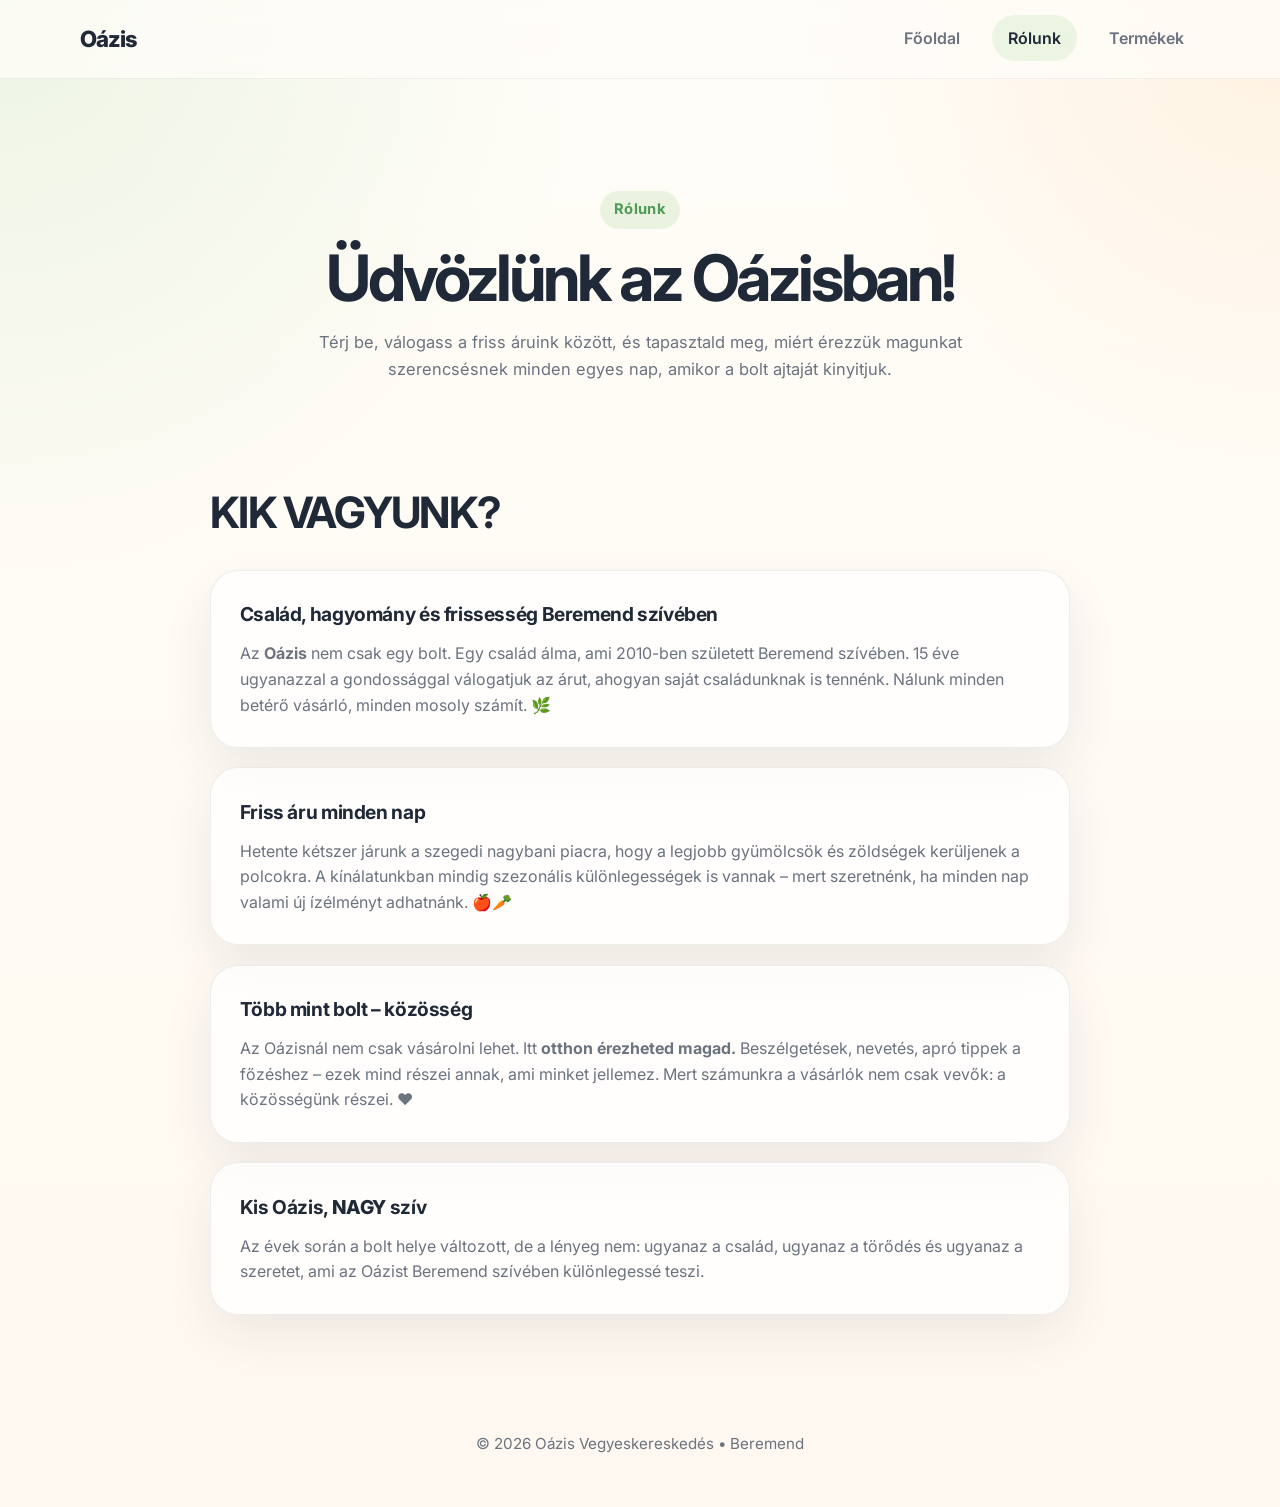
==== rolunk.html @ 43192bbb "Add files via upload" ====
<!DOCTYPE html>
<html lang="hu">
<head>
  <meta charset="UTF-8" />
  <meta name="viewport" content="width=device-width, initial-scale=1.0" />
  <title>Rólunk – Oázis Vegyeskereskedés</title>
  <link rel="preconnect" href="https://fonts.googleapis.com">
  <link rel="preconnect" href="https://fonts.gstatic.com" crossorigin>
  <link
    href="https://fonts.googleapis.com/css2?family=Inter:wght@400;500;600;700;800&display=swap"
    rel="stylesheet"
  >
  <link
    rel="stylesheet"
    href="https://cdnjs.cloudflare.com/ajax/libs/font-awesome/6.5.2/css/all.min.css"
  />
  <link rel="stylesheet" href="style.css" />
</head>
<body>
  <header class="site-header">
    <div class="container nav">
      <a href="index.html" class="logo">Oázis</a>
      <nav>
        <ul class="nav-links">
          <li><a href="index.html">Főoldal</a></li>
          <li><a href="rolunk.html" class="active">Rólunk</a></li>
          <li><a href="termekek.html">Termékek</a></li>
        </ul>
      </nav>
    </div>
  </header>

  <main>
    <section class="page-hero reveal">
      <div class="container page-hero-content">
        <p class="eyebrow">Rólunk</p>
        <h1>Üdvözlünk az Oázisban!</h1>
        <p class="page-subtitle">
          Térj be, válogass a friss áruink között, és tapasztald meg, miért érezzük
          magunkat szerencsésnek minden egyes nap, amikor a bolt ajtaját kinyitjuk.
        </p>
      </div>
    </section>

    <section class="about-section reveal">
      <div class="container about-content">
        <h2 class="section-title-left">KIK VAGYUNK?</h2>

        <div class="about-block">
          <h3>Család, hagyomány és frissesség Beremend szívében</h3>
          <p>
            Az <strong>Oázis</strong> nem csak egy bolt. Egy család álma, ami 2010-ben
            született Beremend szívében. 15 éve ugyanazzal a gondossággal válogatjuk
            az árut, ahogyan saját családunknak is tennénk. Nálunk minden betérő vásárló,
            minden mosoly számít. 🌿
          </p>
        </div>

        <div class="about-block">
          <h3>Friss áru minden nap</h3>
          <p>
            Hetente kétszer járunk a szegedi nagybani piacra, hogy a legjobb gyümölcsök
            és zöldségek kerüljenek a polcokra. A kínálatunkban mindig szezonális
            különlegességek is vannak – mert szeretnénk, ha minden nap valami új
            ízélményt adhatnánk. 🍎🥕
          </p>
        </div>

        <div class="about-block">
          <h3>Több mint bolt – közösség</h3>
          <p>
            Az Oázisnál nem csak vásárolni lehet. Itt <strong>otthon érezheted magad.</strong>
            Beszélgetések, nevetés, apró tippek a főzéshez – ezek mind részei annak, ami
            minket jellemez. Mert számunkra a vásárlók nem csak vevők: a közösségünk részei. ❤️
          </p>
        </div>

        <div class="about-block">
          <h3>
            Kis Oázis, <span class="hover-highlight">NAGY</span> szív
          </h3>
          <p>
            Az évek során a bolt helye változott, de a lényeg nem: ugyanaz a család,
            ugyanaz a törődés és ugyanaz a szeretet, ami az Oázist Beremend szívében
            különlegessé teszi.
          </p>
        </div>
      </div>
    </section>
  </main>

  <footer class="site-footer">
    <div class="container footer-content">
      <p>© 2026 Oázis Vegyeskereskedés • Beremend</p>
    </div>
  </footer>

  <script src="script.js"></script>
</body>
</html>
---- style.css ----
:root {
  --bg: #fffdf8;
  --bg-soft: #fff7ed;
  --card: rgba(255, 255, 255, 0.72);
  --text: #1f2937;
  --muted: #6b7280;
  --line: rgba(31, 41, 55, 0.08);
  --primary: #78c26d;
  --primary-strong: #4f9b55;
  --accent: #ffb86b;
  --shadow: 0 20px 50px rgba(31, 41, 55, 0.08);
  --radius-xl: 28px;
  --radius-lg: 20px;
  --radius-md: 16px;
  --container: 1120px;
}

* {
  box-sizing: border-box;
}

html {
  scroll-behavior: smooth;
}

body {
  margin: 0;
  font-family: "Inter", sans-serif;
  color: var(--text);
  background:
    radial-gradient(circle at top left, rgba(120, 194, 109, 0.14), transparent 30%),
    radial-gradient(circle at top right, rgba(255, 184, 107, 0.16), transparent 25%),
    linear-gradient(180deg, #fffdf8 0%, #fff8f0 100%);
  line-height: 1.6;
}

img {
  max-width: 100%;
  display: block;
}

a {
  color: inherit;
  text-decoration: none;
}

.container {
  width: min(100% - 2rem, var(--container));
  margin: 0 auto;
}

.site-header {
  position: sticky;
  top: 0;
  z-index: 50;
  backdrop-filter: blur(14px);
  background: rgba(255, 253, 248, 0.75);
  border-bottom: 1px solid rgba(31, 41, 55, 0.06);
}

.nav {
  display: flex;
  align-items: center;
  justify-content: space-between;
  min-height: 78px;
}

.logo {
  font-size: 1.4rem;
  font-weight: 800;
  letter-spacing: -0.04em;
}

.nav-links {
  display: flex;
  align-items: center;
  gap: 1rem;
  list-style: none;
  margin: 0;
  padding: 0;
}

.nav-links a {
  padding: 0.8rem 1rem;
  border-radius: 999px;
  color: var(--muted);
  font-weight: 600;
  transition: 0.25s ease;
}

.nav-links a:hover,
.nav-links a.active {
  background: rgba(120, 194, 109, 0.14);
  color: var(--text);
}

.hero,
.page-hero {
  padding: 7rem 0 4rem;
}

.hero-content,
.page-hero-content {
  max-width: 820px;
  margin: 0 auto;
  text-align: center;
}

.eyebrow {
  display: inline-block;
  margin: 0 0 1rem;
  padding: 0.45rem 0.9rem;
  border-radius: 999px;
  background: rgba(120, 194, 109, 0.16);
  color: var(--primary-strong);
  font-size: 0.92rem;
  font-weight: 700;
  letter-spacing: 0.02em;
}

.hero h1,
.page-hero h1 {
  margin: 0;
  font-size: clamp(2.4rem, 5vw, 4.7rem);
  line-height: 1.02;
  letter-spacing: -0.05em;
}

.hero h2 {
  margin: 1.1rem auto 0;
  font-size: clamp(1.15rem, 2.2vw, 1.55rem);
  font-weight: 600;
  color: var(--primary-strong);
}

.hero-text,
.page-subtitle {
  max-width: 760px;
  margin: 1.2rem auto 0;
  font-size: 1.03rem;
  color: var(--muted);
}

.info-section,
.about-section,
.products-section,
.gallery-section {
  padding: 2rem 0 5rem;
}

.info-grid {
  display: grid;
  grid-template-columns: repeat(2, minmax(0, 1fr));
  gap: 1.5rem;
}

.info-card,
.map-card,
.about-block,
.product-card {
  background: var(--card);
  border: 1px solid var(--line);
  border-radius: var(--radius-xl);
  box-shadow: var(--shadow);
}

.info-card,
.map-card {
  padding: 1.7rem;
}

.info-card h3,
.map-card h3 {
  display: flex;
  align-items: center;
  gap: 0.7rem;
  margin: 0 0 1rem;
  font-size: 1.15rem;
}

.info-card i,
.map-card i {
  color: var(--primary-strong);
}

.info-list {
  list-style: none;
  padding: 0;
  margin: 0;
  color: var(--muted);
}

.info-list li + li {
  margin-top: 0.7rem;
}

.map-wrapper {
  margin-top: 1.5rem;
}

.map-embed {
  overflow: hidden;
  border-radius: 20px;
  height: 340px;
  margin-top: 1rem;
}

.section-heading {
  text-align: center;
  margin-bottom: 2rem;
}

.section-heading h2,
.section-title-left {
  margin: 0;
  font-size: clamp(1.8rem, 3.4vw, 2.7rem);
  letter-spacing: -0.04em;
}

.gallery-grid {
  display: grid;
  grid-template-columns: repeat(3, minmax(0, 1fr));
  gap: 1.2rem;
}

.gallery-item {
  overflow: hidden;
  border-radius: var(--radius-lg);
  box-shadow: var(--shadow);
  min-height: 260px;
}

.gallery-item img {
  width: 100%;
  height: 100%;
  object-fit: cover;
  transition: transform 0.45s ease;
}

.gallery-item:hover img {
  transform: scale(1.05);
}

.about-content {
  max-width: 860px;
  margin: 0 auto;
}

.section-title-left {
  margin-bottom: 1.4rem;
}

.about-block {
  padding: 1.8rem;
}

.about-block + .about-block {
  margin-top: 1.2rem;
}

.about-block h3 {
  margin: 0 0 0.7rem;
  font-size: 1.2rem;
  letter-spacing: -0.02em;
}

.about-block p {
  margin: 0;
  color: var(--muted);
}

.hover-highlight {
  display: inline-block;
  font-weight: 800;
  transition: 0.25s ease;
}

.hover-highlight:hover {
  color: var(--primary-strong);
  transform: scale(1.08);
}

.products-grid {
  display: grid;
  grid-template-columns: repeat(4, minmax(0, 1fr));
  gap: 1.2rem;
}

.product-card {
  padding: 1.6rem;
  text-align: center;
  transition: transform 0.25s ease, box-shadow 0.25s ease;
}

.product-card:hover {
  transform: translateY(-6px);
  box-shadow: 0 24px 54px rgba(31, 41, 55, 0.12);
}

.product-icon {
  width: 74px;
  height: 74px;
  margin: 0 auto 1rem;
  display: grid;
  place-items: center;
  border-radius: 20px;
  background: linear-gradient(135deg, rgba(120, 194, 109, 0.18), rgba(255, 184, 107, 0.2));
  font-size: 1.8rem;
  color: var(--primary-strong);
}

.product-card h3 {
  margin: 0;
  font-size: 1rem;
  line-height: 1.4;
}

.site-footer {
  padding: 1.4rem 0 2.2rem;
}

.footer-content {
  text-align: center;
  color: var(--muted);
  font-size: 0.95rem;
}

.reveal {
  opacity: 0;
  transform: translateY(24px);
  transition: opacity 0.7s ease, transform 0.7s ease;
}

.reveal.visible {
  opacity: 1;
  transform: translateY(0);
}

@media (max-width: 960px) {
  .info-grid,
  .gallery-grid,
  .products-grid {
    grid-template-columns: repeat(2, minmax(0, 1fr));
  }
}

@media (max-width: 700px) {
  .nav {
    flex-direction: column;
    justify-content: center;
    gap: 0.8rem;
    padding: 1rem 0;
  }

  .hero,
  .page-hero {
    padding: 5rem 0 2.5rem;
  }

  .info-grid,
  .gallery-grid,
  .products-grid {
    grid-template-columns: 1fr;
  }

  .info-card,
  .map-card,
  .about-block,
  .product-card {
    border-radius: 22px;
  }

  .map-embed {
    height: 280px;
  }
}
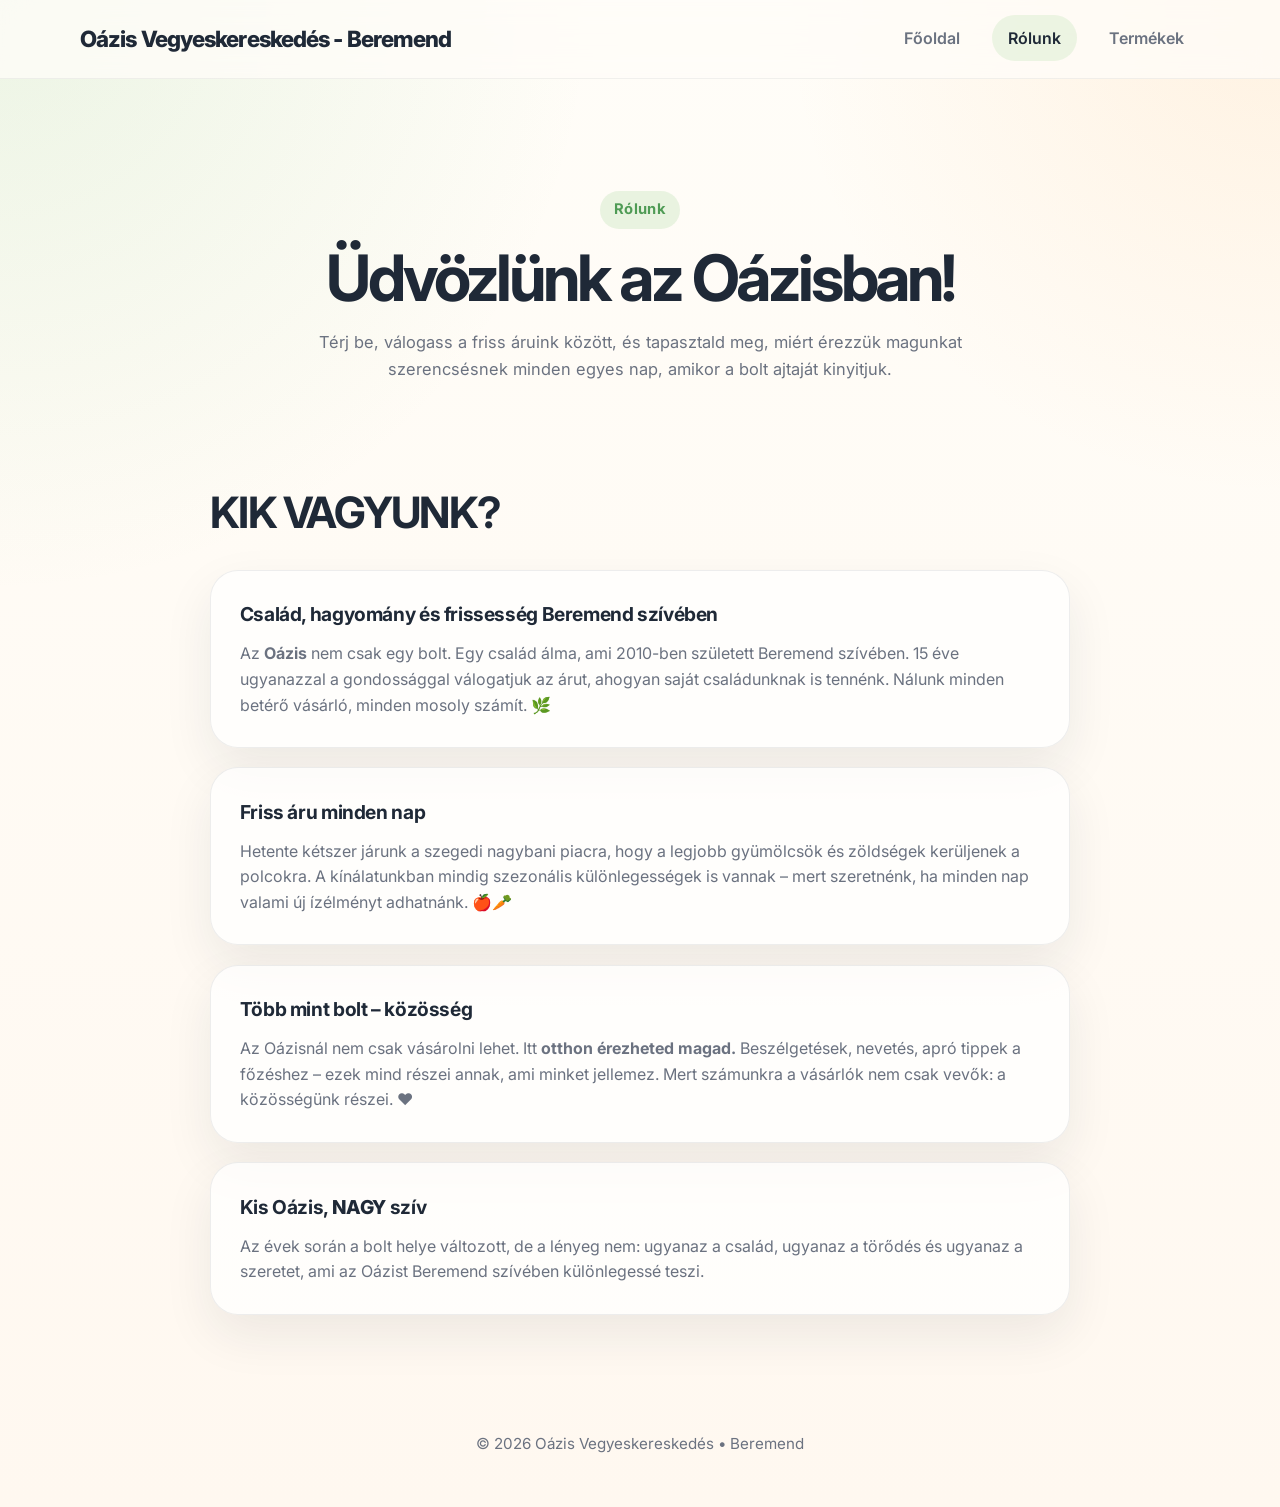
==== commit cf054bcd: "Update rolunk.html" ====
--- a/rolunk.html
+++ b/rolunk.html
@@ -4,6 +4,7 @@
   <meta charset="UTF-8" />
   <meta name="viewport" content="width=device-width, initial-scale=1.0" />
   <title>Rólunk – Oázis Vegyeskereskedés</title>
+  <link rel="icon" type="image/png" href="images/favicon.png">
   <link rel="preconnect" href="https://fonts.googleapis.com">
   <link rel="preconnect" href="https://fonts.gstatic.com" crossorigin>
   <link
@@ -19,7 +20,7 @@
 <body>
   <header class="site-header">
     <div class="container nav">
-      <a href="index.html" class="logo">Oázis</a>
+      <a href="index.html" class="logo">Oázis Vegyeskereskedés - Beremend</a>
       <nav>
         <ul class="nav-links">
           <li><a href="index.html">Főoldal</a></li>
@@ -97,4 +98,4 @@
 
   <script src="script.js"></script>
 </body>
-</html>+</html>
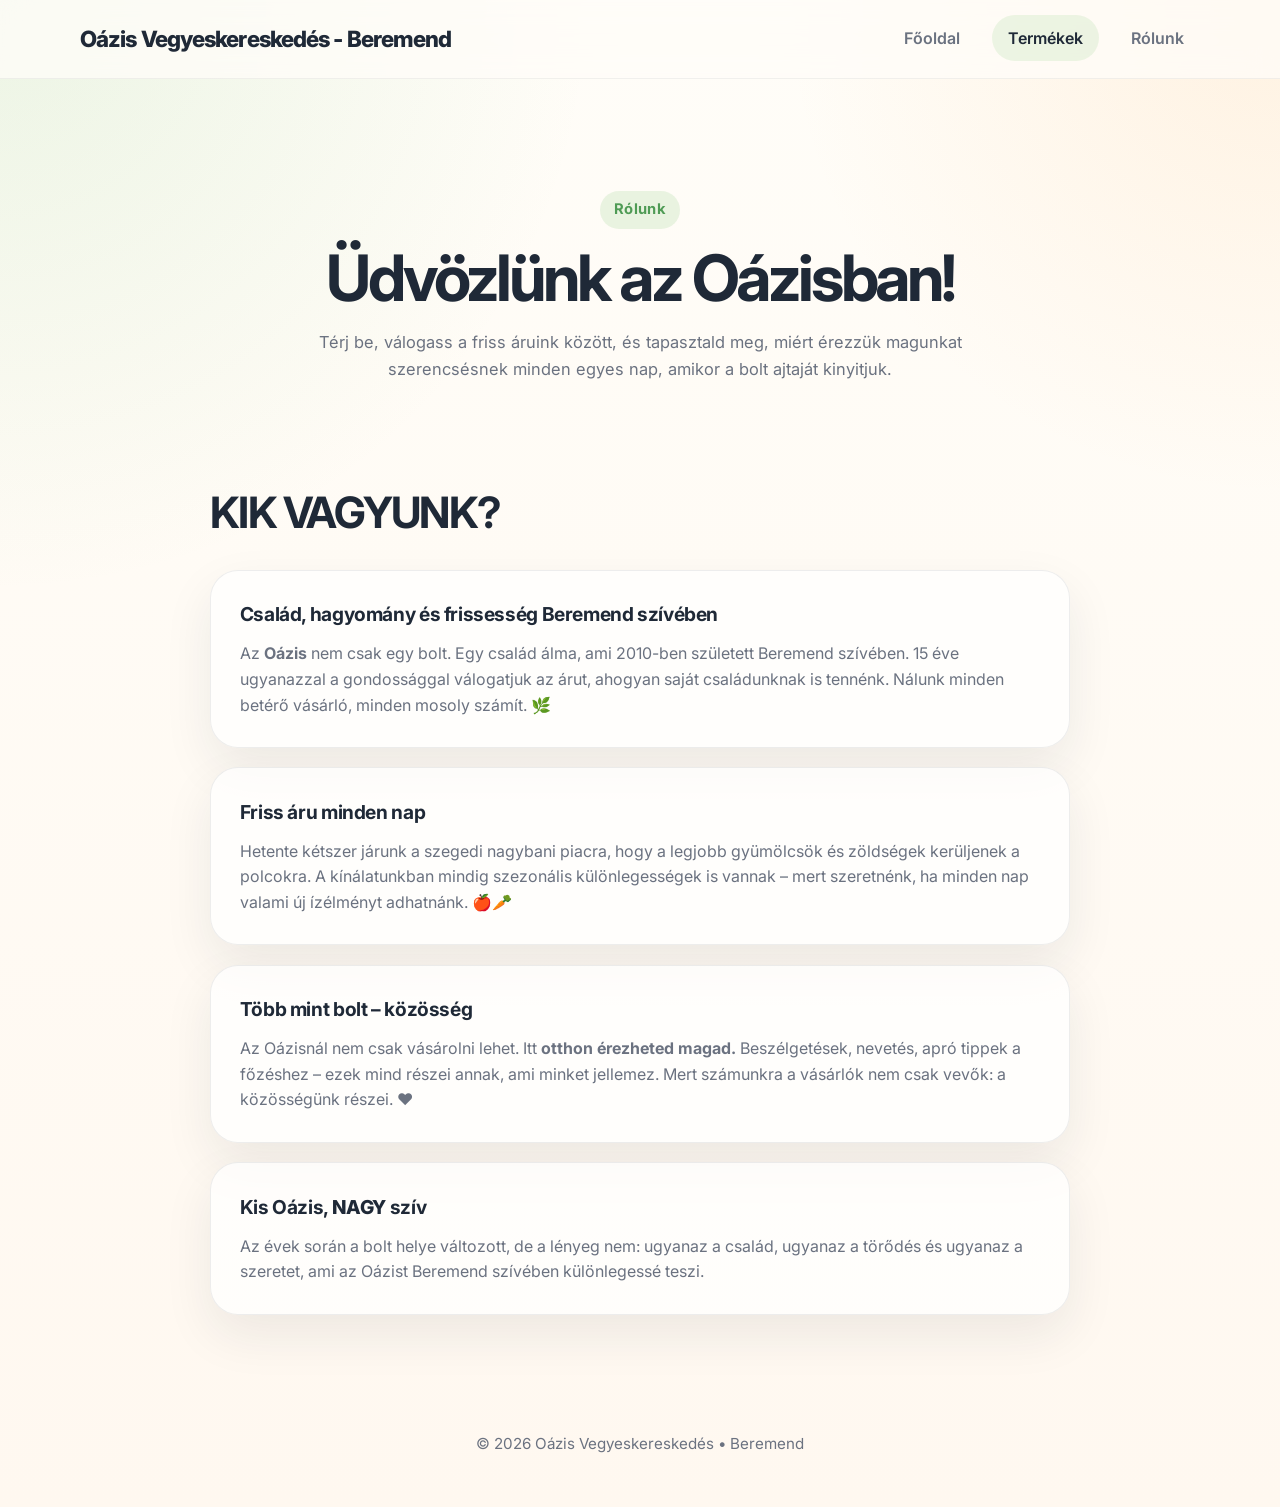
==== commit 08637664: "Update rolunk.html" ====
--- a/rolunk.html
+++ b/rolunk.html
@@ -4,7 +4,7 @@
   <meta charset="UTF-8" />
   <meta name="viewport" content="width=device-width, initial-scale=1.0" />
   <title>Rólunk – Oázis Vegyeskereskedés</title>
-  <link rel="icon" type="image/png" href="images/favicon.png">
+  <link rel="icon" href="favicon.png">
   <link rel="preconnect" href="https://fonts.googleapis.com">
   <link rel="preconnect" href="https://fonts.gstatic.com" crossorigin>
   <link
@@ -24,8 +24,8 @@
       <nav>
         <ul class="nav-links">
           <li><a href="index.html">Főoldal</a></li>
-          <li><a href="rolunk.html" class="active">Rólunk</a></li>
-          <li><a href="termekek.html">Termékek</a></li>
+          <li><a href="termekek.html" class="active">Termékek</a></li>
+          <li><a href="rolunk.html">Rólunk</a></li>
         </ul>
       </nav>
     </div>
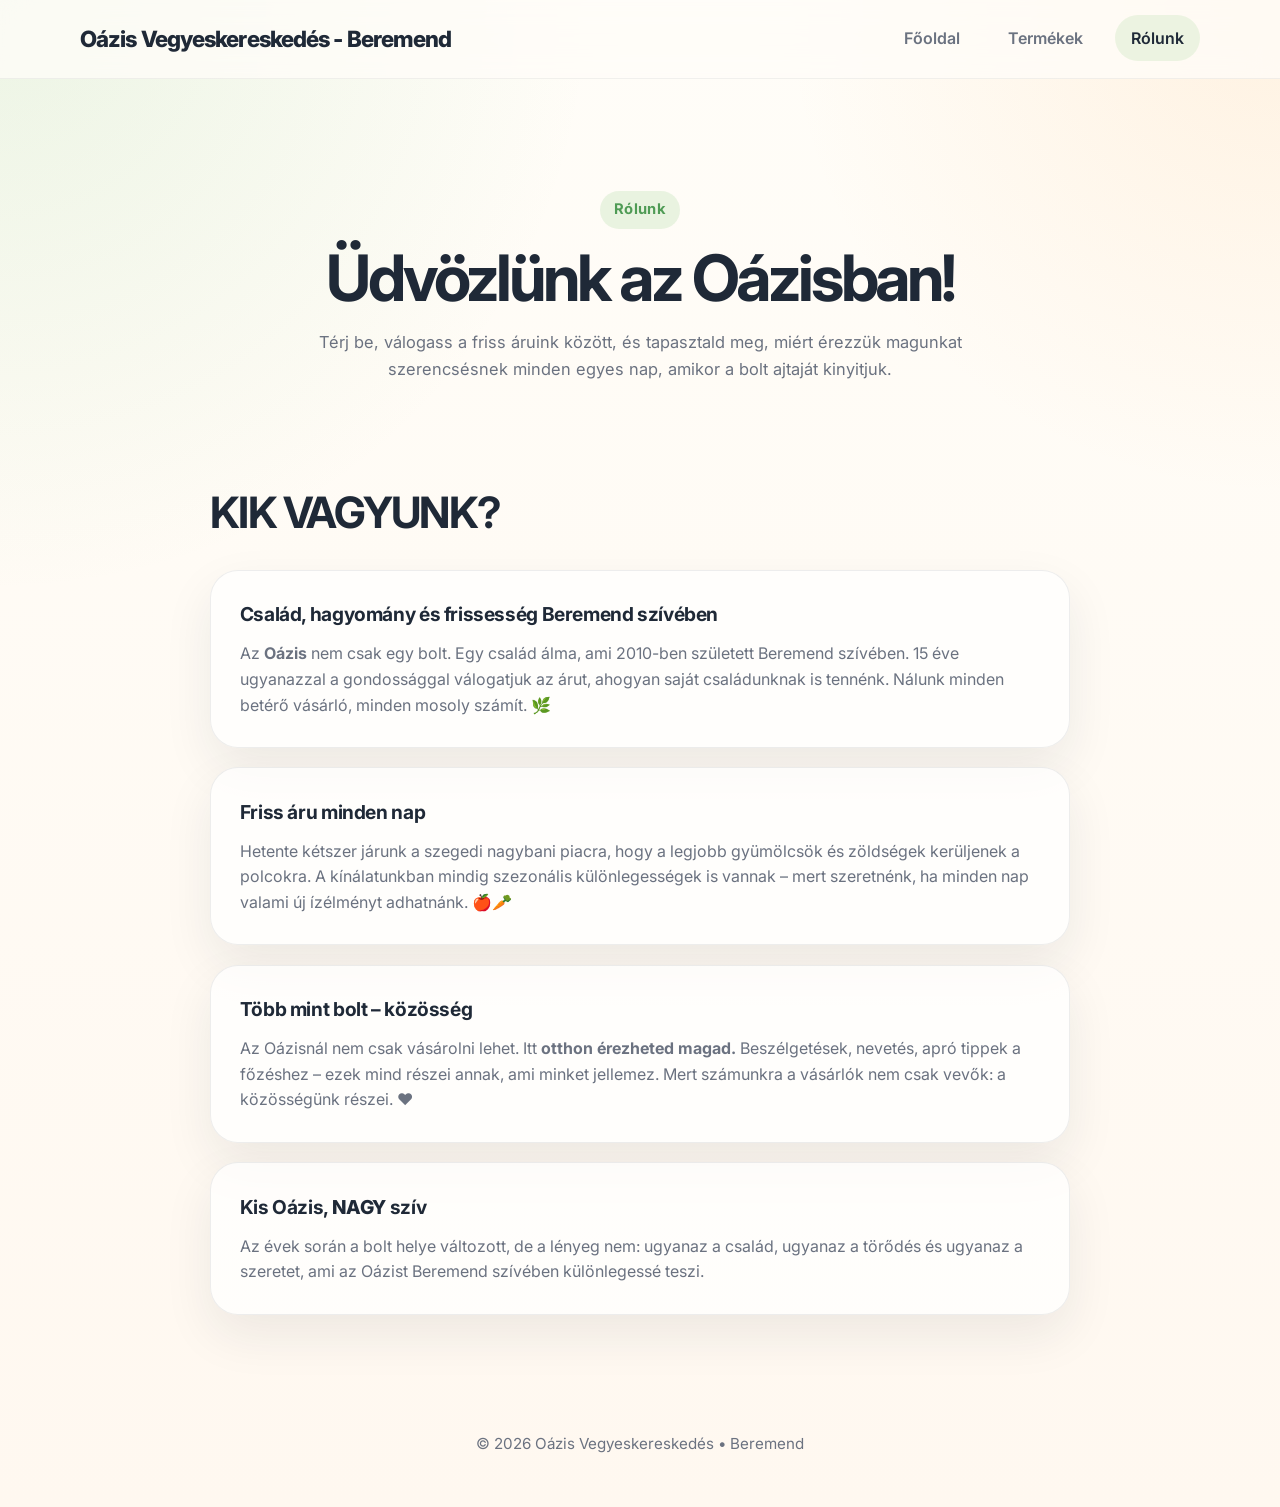
==== commit e0dd28e2: "Update rolunk.html" ====
--- a/rolunk.html
+++ b/rolunk.html
@@ -24,8 +24,8 @@
       <nav>
         <ul class="nav-links">
           <li><a href="index.html">Főoldal</a></li>
-          <li><a href="termekek.html" class="active">Termékek</a></li>
-          <li><a href="rolunk.html">Rólunk</a></li>
+          <li><a href="termekek.html">Termékek</a></li>
+          <li><a href="rolunk.html" class="active">Rólunk</a></li>
         </ul>
       </nav>
     </div>
